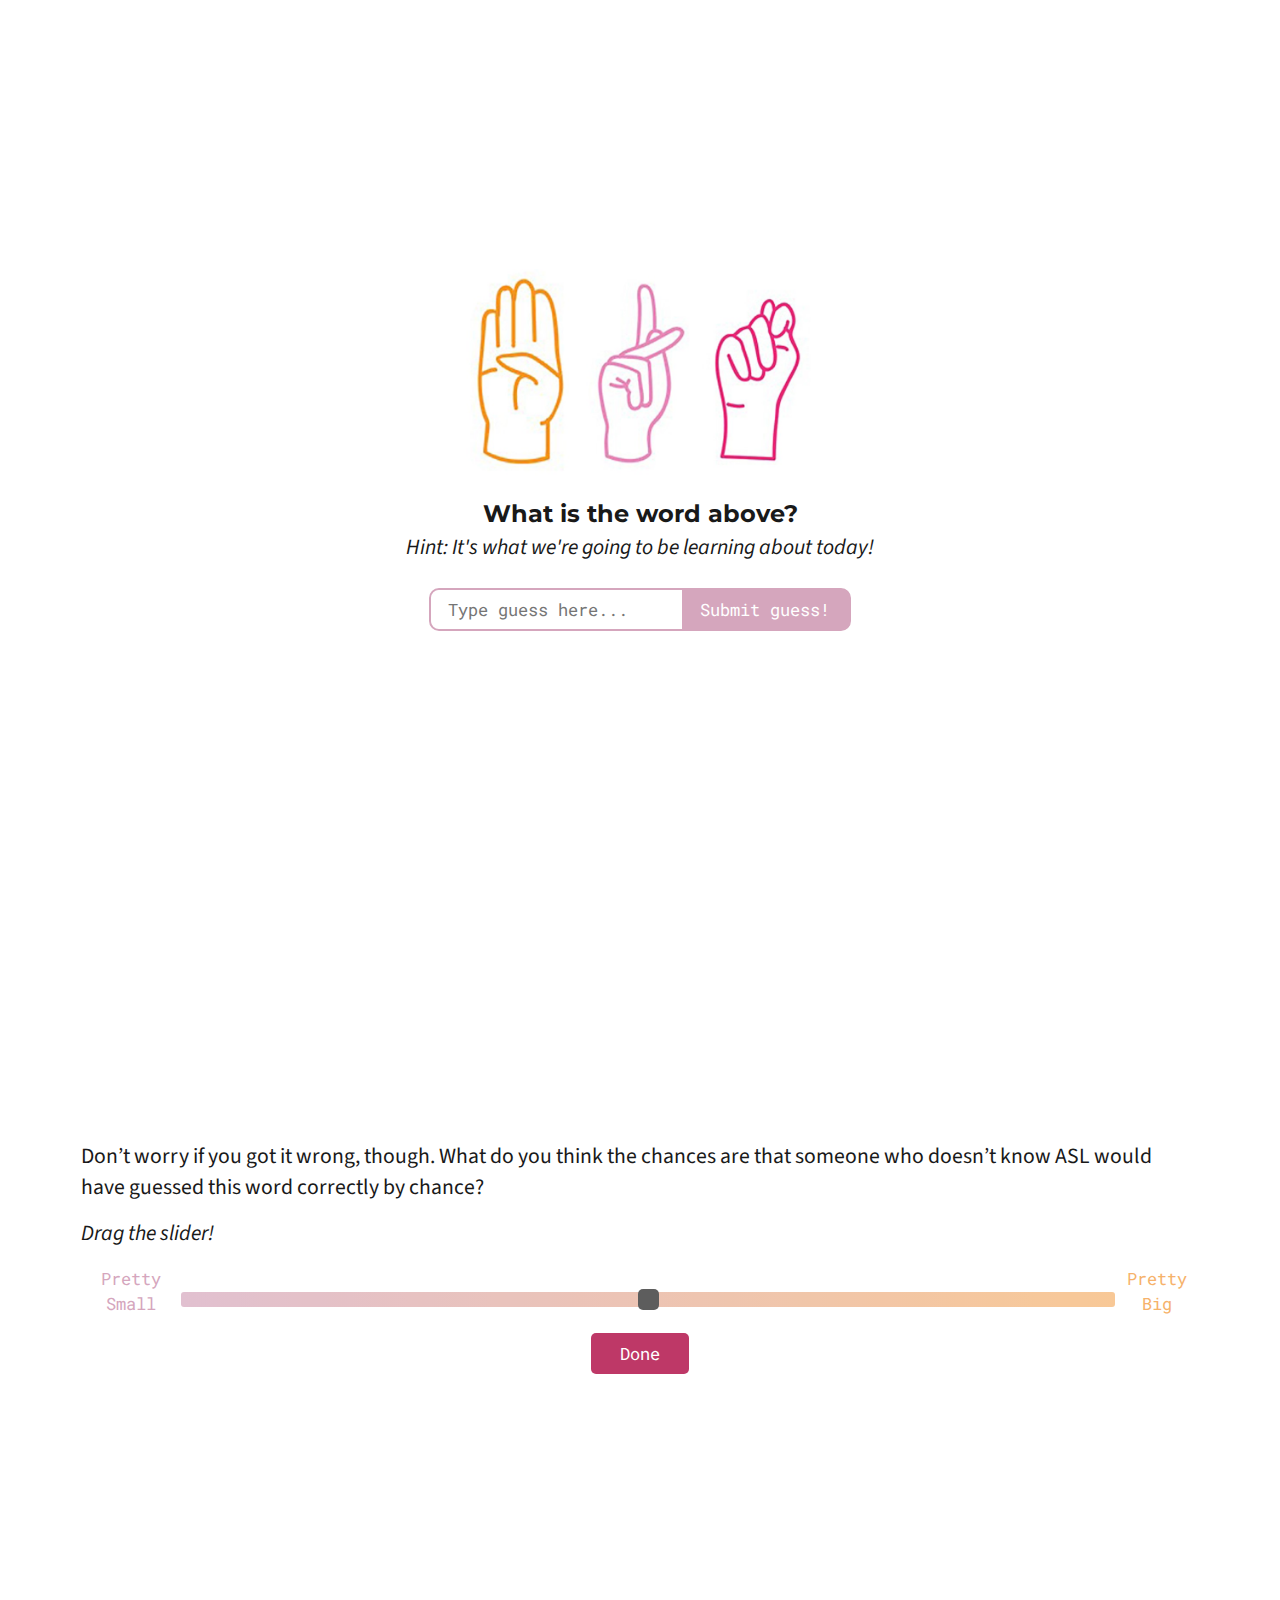
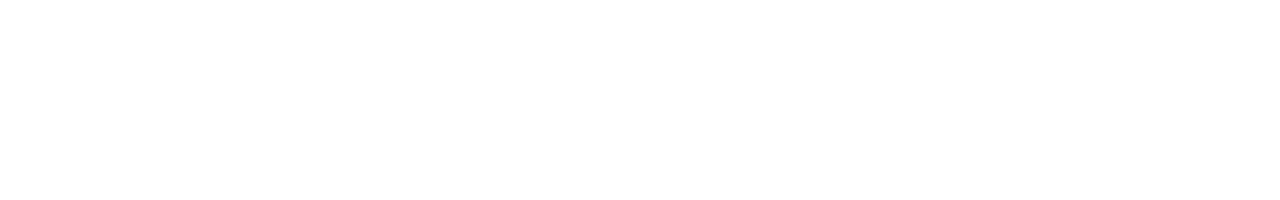
==== index.html @ afb0074c "work on more slides" ====
<!DOCTYPE html>
<html lang="en">
<head>
   <meta charset="utf-8" />
   <meta name="viewport" content="width=device-width, initial-scale=1, minimum-scale=1">
   <meta http-equiv="X-UA-Compatible" content="IE=edge,chrome=1">
   <title>Bayesian Knowledge Tracing</title>
   <meta name="description" content="Explaining Bayesian Knowledge Tracing Using ASL">
   <meta property="og:image" content="img/socimg.png" />
   <link rel="stylesheet" href="css/style.css">
   <link rel="shortcut icon" href="img/icon.png">
   <link rel="stylesheet" href="https://cdnjs.cloudflare.com/ajax/libs/font-awesome/4.7.0/css/font-awesome.min.css">
   <script src="https://ajax.googleapis.com/ajax/libs/jquery/3.5.1/jquery.min.js"></script>
</head>

<!-- Intro/P(guess) -->
<body>
   <!-- Slide 1 -->
   <section id='read-bkt'>
      <div class='content'>
         <div id='bkt-image' title="Guess the word" alt="BKT spelled in American Sign Language">
            <img class="letter-image" src="img/b.jpg" title="Guess the word" alt="The letter B in ASL">
            <img class="letter-image" src="img/k.jpg" title="Guess the word" alt="The letter K in ASL">
            <img class="letter-image" src="img/t.jpg" title="Guess the word" alt="The letter T in ASL">
         </div>
         <h3>What is the word above?</h3>
         <p><em>Hint: It's what we're going to be learning about today!</em></p>
         <form id="q1" class="one-input">
            <input class="text" type="text" id="a1" title="Type guess here..." placeholder="Type guess here..."/>
            <input class="button" id="b1" title="Submit guess!" type="button" value="Submit guess!" link="#intro">
         </form>
      </div>
   </section>
   <!-- Slide 2 -->
   <section id='intro' class='hide'>
      <div class="content">
         <p id="guess" class="output"><b>You guessed:</b> </p>
         <p>
            You may have recognized the hand signals above as <b>American Sign Language (ASL)</b>,
            but chances are, you probably didn’t know what specific letters they were.
            The process of spelling words using hand shapes in ASL is called
            <b>fingerspelling</b>.
         </p>
         <p>
            Ready for the answer? <span id="reveal-bkt" title="Yes!" class="link">Yes!</span>
         </p>
         <div id="bkt-answer" class="hide">
            <div id="bkt-box">
               <div class="letter">
                  <img class="letter-image" src="img/b.jpg" title="B" alt="The letter B in ASL">
                  <div class="letter-text"><p>This is a</p> <h3 class="orange">B</h3></div>
               </div>
               <div class="letter">
                  <img class="letter-image" src="img/k.jpg" title="K" alt="The letter K in ASL">
                  <div class="letter-text"><p>This is a</p> <h3 class="light-pink">K</h3></div>
               </div>
               <div class="letter">
                  <img class="letter-image" src="img/t.jpg" title="T" alt="The letter T in ASL">
                  <div class="letter-text"><p>This is a</p> <h3 class="dark-pink">T</h3></div>
               </div>
            </div>
            <p>This spells <b>BKT</b>, which stands for <b>Bayesian Knowledge Tracing</b>.</p>
         </div>
         <i class="continue hide fa fa-caret-down" title="Continue" aria-hidden="true" link="#guess-slider"></i>
      </div>
   </section>
   <!-- Slide 3 -->
   <section id="guess-slider">
      <div class="content">
         <p>
            Don’t worry if you got it wrong, though. What do you think the chances are that
            someone who doesn’t know ASL would have guessed this word correctly by chance?
         </p>
         <p><i>Drag the slider!</i></p>
         <div class="slider-container">
            <p class="slider-label light-pink">Pretty Small</p>
            <input type="range" min="0.0" max="1.0" value="0.5" step="0.01" class="slider" id="g-slider" />
            <p class="slider-label orange">Pretty Big</p>
         </div>
         <input class="button dark center" id="b2" title="Done" type="button" value="Done">
         <div id="slider-answer" class="hide">
            <p>If you said pretty small, you’d be right.</p>
            <p>
               So what does this have to do with Bayesian Knowledge Tracing? Well, BKT is
               an artificial intelligence algorithm that helps us predict what people know &#8211;
               often students, since BKT is typically used in educational contexts
               (e.g., intelligent tutoring systems).
            </p>
         </div>
      </div>
      <i class="continue hide fa fa-caret-down" title="Continue" aria-hidden="true" link="#guess-info"></i>
   </section>
   <!-- Slide 4 -->
   <section id="guess-info" class="hide">
      <h3>Test!</h3>
   </section>

   <script src="js/script.js"></script>
</body>
</html>
---- css/style.css ----
/* import fonts */
@import url('https://fonts.googleapis.com/css2?family=Montserrat:ital,wght@0,100;0,200;0,300;0,400;0,500;0,600;0,700;0,800;0,900;1,100;1,200;1,300;1,400;1,500;1,600;1,700;1,800;1,900&family=Roboto+Mono:ital,wght@0,100;0,200;0,300;0,400;0,500;0,600;0,700;1,100;1,200;1,300;1,400;1,500;1,600;1,700&family=Source+Sans+Pro:ital,wght@0,200;0,300;0,400;0,600;0,700;0,900;1,200;1,300;1,400;1,600;1,700;1,900&display=swap');

/* colors */
:root {
    --text: rgba(25, 25, 25); /* #191919 */
    --light-text: rgba(54, 54, 54); /* #363636 */
    --dark-pink: rgba(190, 56, 103); /* #BE3867 */
    --darker-pink: rgba(95, 28, 52); /* #5F1C34 */
    --light-pink: rgba(213, 166, 189); /* #D5A6BD */
    --extra-light-pink: rgba(245, 233, 234); /* #F5E9EA */
    --dark-orange: rgba(217, 116, 26); /* #D9741A */
    --orange: rgba(246, 178, 107); /* #F6B26B */
    --light-orange: rgba(253, 236, 218); /* #FDECDA */
}

.dark-pink {
   color: var(--dark-pink);
}

.light-pink {
   color: var(--light-pink);
}

.orange {
   color: var(--orange);
}

/* general stuff */
::-moz-selection {
    background: var(--dark-pink);
    color: white;
}

::selection {
    background: var(--dark-pink);
    color: white;
}

input:-webkit-autofill,
input:-webkit-autofill:hover,
input:-webkit-autofill:focus,
textarea:-webkit-autofill,
textarea:-webkit-autofill:hover,
textarea:-webkit-autofill:focus,
select:-webkit-autofill,
select:-webkit-autofill:hover,
select:-webkit-autofill:focus {
    -webkit-box-shadow: 0 0 0 100px var(--extra-light-pink) inset !important;
    transition: 0.5s;
    -webkit-transition: 0.5s;
}

* {
    margin: 0;
    padding: 0;
    box-sizing: border-box;
}

html {
    scroll-behavior: smooth;
}

body {
    font-size: calc(14px + 0.6vw);
    line-height: calc(28px + 0.8vw);
    font-weight: 400;
    color: var(--text);
    min-height: 100vh;
    overflow-x: hidden;
}

h1, h2, h3, h4, h5 {
  font-family: "Montserrat", sans-serif;
  font-weight: 700;
  text-align: center;
}

h3 {
   font-size: 1.1em;
}

p {
  font-family: "Source Sans Pro", sans-serif;
  line-height: calc(24px + 0.5vw);
  margin-bottom: calc(10px + 0.5vw);
}

a, .link {
    text-decoration: underline;
    color: var(--text);
    transition: color .5s linear, background-color .5s linear, border-color .5s linear;
    cursor: pointer;
}

a:hover, .link:hover {
    color: var(--dark-pink);
}

input, .slider-label {
   font-family: "Roboto Mono", monospace;
   font-size: calc(12px + 0.4vw);
}

input:focus {
   outline: none;
}

/* continue button */
.continue {
    position: absolute;
    bottom: calc(20px + 1vw);
    left: 50%;
    font-size: 2.5em !important;
    z-index: 9999;
    text-decoration: none;
    transition: 0.5s;
    opacity: 0.6;
    cursor: pointer;
}

.continue:hover {
   transform: scale(1.1);
   opacity: 0.8;
}

.continue.hide {
   pointer-events: none;
   transform: scale(0) translateY(-100%) !important;
   height: auto !important;
   min-height: auto !important;
}


/* slides */
.hide {
   visibility: hidden;
   height: 0 !important;
   min-height: 0 !important;
   transform: scale(0);
   opacity: 0;
   padding: 0 !important;
   transition: 0.5s;
}

section {
   width: 100%;
   padding: calc(30px + 4vw);
   height: auto;
   min-height: 100vh;
   transition: 0.5s;
   display: flex;
   justify-content: center;
   align-items: center;
   position: relative;
}

section img {
  width: 100%;
  height: auto;
  margin: auto;
  display: block;
}

/* button */
.button {
   border-style: none;
   width: auto;
   background-color: var(--light-pink);
   color: white;
   border-radius: 5px;
   cursor: pointer;
   transition: 0.5s;
   padding: calc(8px + 0.1vw) calc(24px + 0.4vw);
}

.button.dark {
   background-color: var(--dark-pink);
}

.button.center {
   display: block;
   margin: auto;
}

.button:hover {
   background-color: var(--dark-pink);
   transition: 0.5s;
}

.button.dark:hover {
   background-color: var(--darker-pink);
   letter-spacing: 1px;
}

form.one-input { /* one-field form input */
  height: calc(32px + 0.8vw);
  display: flex;
  margin: auto;
  margin-top: calc(18px + 0.5vw);
  max-width: 500px;
  width: 90%;
  border: 2px solid var(--light-pink);
  border-radius: 10px;
  transition: 0.5s;
}

form .text {
   border-style: none;
}

form .text {
  width: 75%;
  border-top-left-radius: 10px;
  border-bottom-left-radius: 10px;
  border-top-right-radius: 0px;
  border-bottom-right-radius: 0px;
  text-indent: calc(10px + 0.5vw);
}

form .button {
  border-top-left-radius: 0px;
  border-bottom-left-radius: 0px;
  padding: 0;
  width: 50%;
}

.clicked .one-input {
   border: 2px solid var(--text);
}

.clicked .button {
   background-color: var(--text);
}

@media (max-width: 500px) {
   form .text {
      width: 50%;
   }
}

.content .hide {
   height: auto !important;
   min-height: auto !important;
   transform: scale(1) !important;
}

.clicked {
   pointer-events: none;
   opacity: 0.6;
   transition: 0.5s;
}

/* slider */
.slider-container {
   width: 100%;
   display: flex;
   align-items: center;
}

.slider-label {
   text-align: center;
   line-height: calc(20px + 0.4vw);
}

.slider {
   -webkit-appearance: none;
   width: 100%;
   height: calc(12px + 0.2vw);
   background-image: linear-gradient(to right, var(--light-pink), var(--orange));
   border-radius: 3px;
   outline: none;
   opacity: 0.7;
   transition: 0.5s;
}

.slider:hover {
   opacity: 1;
}

.slider::-webkit-slider-thumb {
   -webkit-appearance: none;
   appearance: none;
   width: calc(16px + 0.4vw);
   height: calc(16px + 0.4vw);
   border-radius: 5px;
   outline: none;
   background: var(--text);
   cursor: pointer;
}

.slider::-moz-range-thumb {
   width: calc(16px + 0.4vw);
   height: calc(16px + 0.4vw);
   border-radius: 5px;
   outline: none;
   background: var(--text);
   cursor: pointer;
}

/* INTRO / P(GUESS) */
#read-bkt {
   text-align: center;
}

#bkt-image {
   max-width: 80%;
   display: inline-block;
   column-count: 3;
   column-gap: 0;
}

#bkt-image .letter-image {
   max-width: 120px;
   width: 100%;
}

.output {
   color: var(--dark-orange);
   text-align: center;
   font-style: italic;
   font-family: "Roboto Mono", monospace;
   font-size: calc(12px + 0.4vw);
   border-top: 2px solid var(--dark-orange);
   border-bottom: 2px solid var(--dark-orange);
   padding: calc(8px + 0.2vw);
   margin-bottom: calc(18px + 0.5vw);
}

#bkt-answer {
   transition: 0.5s;
}

#bkt-box {
  display: flex;
  align-items: center;
  justify-content: center;
  position: relative;
  padding-bottom: calc(18px + 0.5vw);
  width: 100%;
  column-gap: calc(10px + 2.5vw);
}

.letter-text {
   text-align: center;
   margin: auto;
}

.letter-text p {
   margin-bottom: 0 !important;
   font-style: italic;
}

.letter {
  display: flex;
  column-gap: calc(12px + 1vw);
  position: relative;
}

.letter .letter-image {
  max-width: 100px;
  width: 80%;
}

@media (max-width: 750px) {
   .letter {
      display: block;
   }
}

#slider-answer {
   padding-top: calc(24px + 0.4vw);
   transition: 0.5s;
}

#slider-answer.hide {
   padding-top: calc(24px + 0.4vw) !important;
}
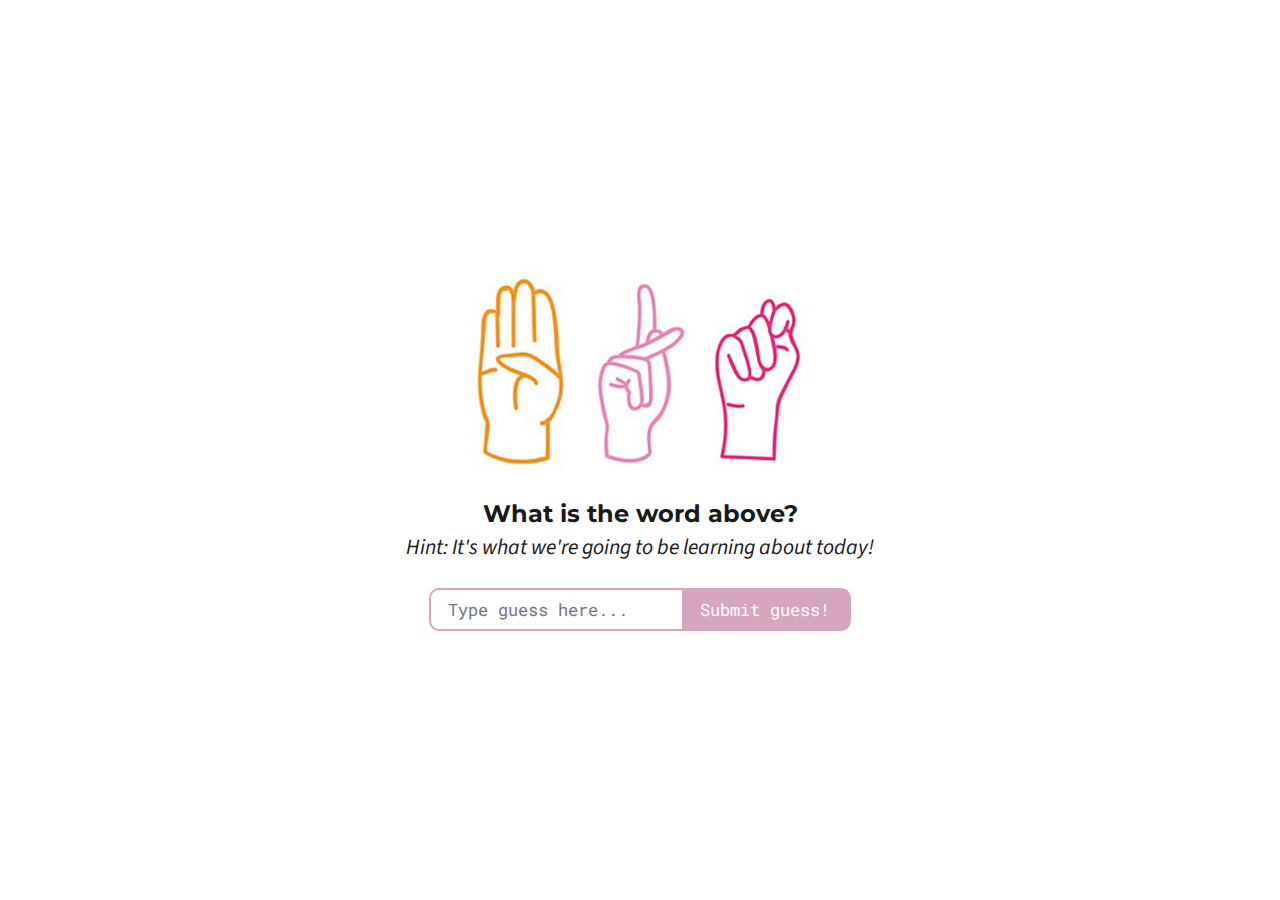
==== commit d5a21b5c: "yay finished first page!" ====
--- a/index.html
+++ b/index.html
@@ -26,7 +26,7 @@
          <h3>What is the word above?</h3>
          <p><em>Hint: It's what we're going to be learning about today!</em></p>
          <form id="q1" class="one-input">
-            <input class="text" type="text" id="a1" title="Type guess here..." placeholder="Type guess here..."/>
+            <input class="text" type="text" id="a1" title="Type guess here..." placeholder="Type guess here..." output="#guess" />
             <input class="button" id="b1" title="Submit guess!" type="button" value="Submit guess!" link="#intro">
          </form>
       </div>
@@ -42,7 +42,7 @@
             <b>fingerspelling</b>.
          </p>
          <p>
-            Ready for the answer? <span id="reveal-bkt" title="Yes!" class="link">Yes!</span>
+            Ready for the answer? <span id="reveal-bkt" title="Yes!" class="link reveal">Yes!</span>
          </p>
          <div id="bkt-answer" class="hide">
             <div id="bkt-box">
@@ -65,34 +65,48 @@
       </div>
    </section>
    <!-- Slide 3 -->
-   <section id="guess-slider">
-      <div class="content">
-         <p>
-            Don’t worry if you got it wrong, though. What do you think the chances are that
-            someone who doesn’t know ASL would have guessed this word correctly by chance?
-         </p>
-         <p><i>Drag the slider!</i></p>
-         <div class="slider-container">
-            <p class="slider-label light-pink">Pretty Small</p>
-            <input type="range" min="0.0" max="1.0" value="0.5" step="0.01" class="slider" id="g-slider" />
-            <p class="slider-label orange">Pretty Big</p>
-         </div>
-         <input class="button dark center" id="b2" title="Done" type="button" value="Done">
-         <div id="slider-answer" class="hide">
-            <p>If you said pretty small, you’d be right.</p>
-            <p>
-               So what does this have to do with Bayesian Knowledge Tracing? Well, BKT is
-               an artificial intelligence algorithm that helps us predict what people know &#8211;
-               often students, since BKT is typically used in educational contexts
-               (e.g., intelligent tutoring systems).
-            </p>
-         </div>
-      </div>
-      <i class="continue hide fa fa-caret-down" title="Continue" aria-hidden="true" link="#guess-info"></i>
+   <section id="guess-slider" class="hide">
+       <div class="content">
+           <p>
+               Don’t worry if you got it wrong, though. What do you think the chances are that
+               someone who doesn’t know ASL would have guessed this word correctly by chance?
+           </p>
+           <div class="slider-all">
+               <p class="slider-top-text"><i>Drag the slider!</i></p>
+               <div class="slider-container">
+                   <p class="slider-label light-pink">Pretty Small</p>
+                   <input type="range" min="0.0" max="1.0" value="0.5" step="0.01" class="slider" id="g-slider" />
+                   <p class="slider-label orange">Pretty Big</p>
+               </div>
+               <input class="button dark center reveal" id="b2" title="Done" type="button" value="Done">
+           </div>
+           <div id="slider-answer" class="hide">
+               <p>If you said pretty small, you’d be right.</p>
+               <p>
+                   So what does this have to do with Bayesian Knowledge Tracing? Well, BKT is
+                   an artificial intelligence algorithm that helps us predict what people know &#8211;
+                   often students, since BKT is typically used in educational contexts
+                   (e.g., intelligent tutoring systems).
+               </p>
+           </div>
+           <i class="continue hide fa fa-caret-down" title="Continue" aria-hidden="true" link="#guess-info"></i>
+       </div>
    </section>
    <!-- Slide 4 -->
-   <section id="guess-info" class="hide">
-      <h3>Test!</h3>
+   <section id="guess-info" class="hide last-slide">
+       <div class="content">
+           <p>
+               Like many algorithms, BKT relies on parameters to compute its output, which in this case is the
+               probability that a student has learned a skill. Each parameter is essentially a probability
+               (i.e., any number between 0 and 1, inclusive).
+           </p>
+           <p>
+               And <i>guess</i> what? You already know about the first parameter, <b>P(guess)</b>, which is the
+               probability that a student will answer correctly despite not knowing a skill.
+           </p>
+       </div>
+
+       <a class="next-page hide" title="Next Page" href="init.html" target="blank">Next <i class="fa fa-long-arrow-right" aria-hidden="true"></i></a>
    </section>
 
    <script src="js/script.js"></script>
--- a/css/style.css
+++ b/css/style.css
@@ -24,6 +24,10 @@
 
 .orange {
    color: var(--orange);
+}
+
+.dark-orange {
+    color: var(--dark-orange);
 }
 
 /* general stuff */
@@ -131,6 +135,27 @@
    min-height: auto !important;
 }
 
+/* next page button */
+.next-page {
+    position: absolute;
+    bottom: calc(20px + 1vw);
+    right: calc(20px + 1vw);
+    z-index: 9999;
+    text-decoration: none;
+    font-family: "Montserrat", sans-serif;
+    font-size: 1.5em;
+    color: var(--dark-pink);
+    transition: 0.5s;
+}
+.next-page:hover {
+    color: var(--darker-pink);
+    transform: translateY(-5px);
+    transition: 0.5s;
+}
+
+.next-page.clicked {
+    color: var(--text);
+}
 
 /* slides */
 .hide {
@@ -205,6 +230,13 @@
   transition: 0.5s;
 }
 
+@media (min-width: 1600px) {
+    form.one-input {
+        max-width: 600px;
+    }
+}
+
+
 form .text {
    border-style: none;
 }
@@ -233,6 +265,7 @@
    background-color: var(--text);
 }
 
+
 @media (max-width: 500px) {
    form .text {
       width: 50%;
@@ -252,6 +285,12 @@
 }
 
 /* slider */
+.slider-top-text {
+   text-align: center;
+   margin-bottom: 0;
+   margin-top: calc(24px + 0.4vw);
+}
+
 .slider-container {
    width: 100%;
    display: flex;
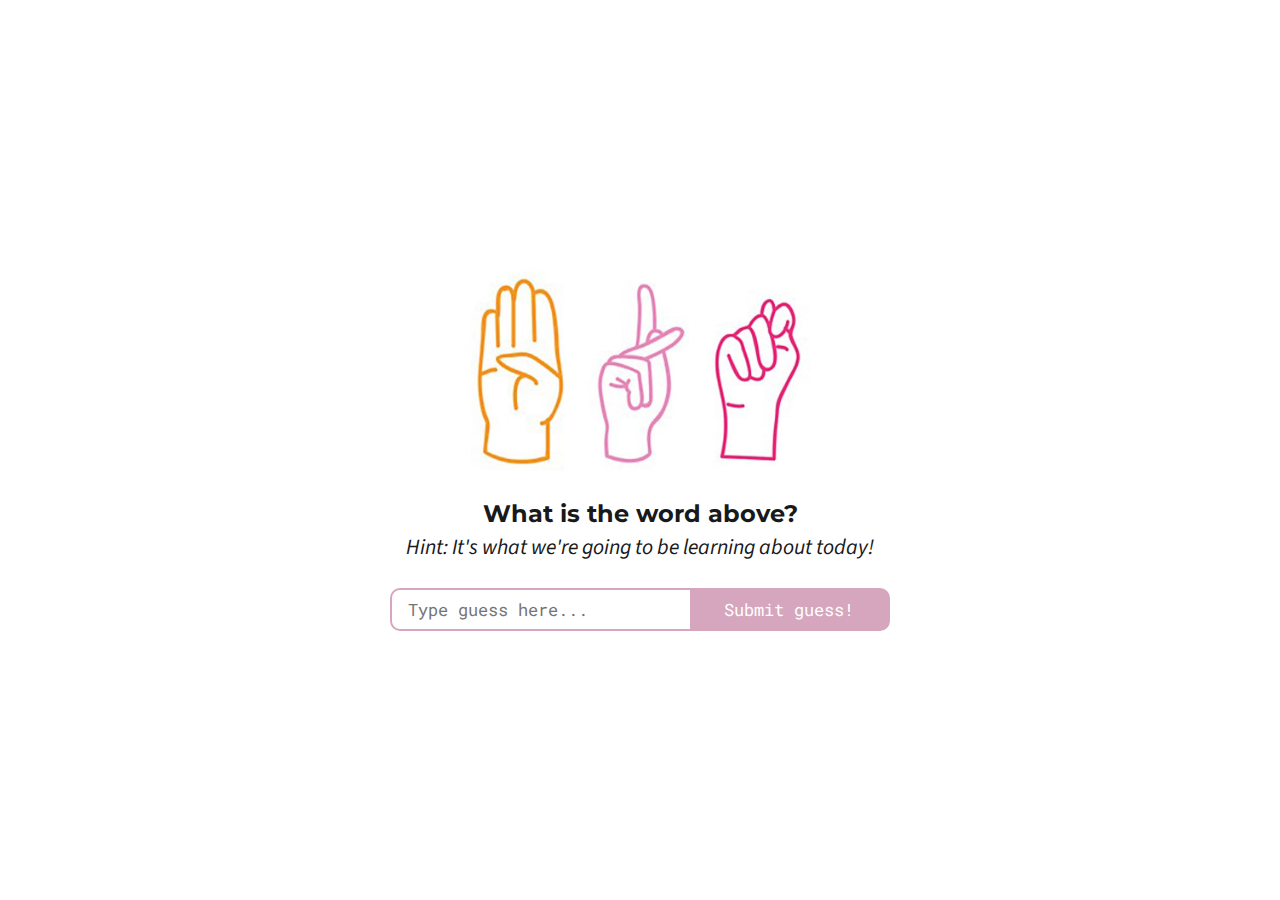
==== commit 9722e5ef: "good progress with p(init)!" ====
--- a/index.html
+++ b/index.html
@@ -1,114 +1,114 @@
 <!DOCTYPE html>
 <html lang="en">
 <head>
-   <meta charset="utf-8" />
-   <meta name="viewport" content="width=device-width, initial-scale=1, minimum-scale=1">
-   <meta http-equiv="X-UA-Compatible" content="IE=edge,chrome=1">
-   <title>Bayesian Knowledge Tracing</title>
-   <meta name="description" content="Explaining Bayesian Knowledge Tracing Using ASL">
-   <meta property="og:image" content="img/socimg.png" />
-   <link rel="stylesheet" href="css/style.css">
-   <link rel="shortcut icon" href="img/icon.png">
-   <link rel="stylesheet" href="https://cdnjs.cloudflare.com/ajax/libs/font-awesome/4.7.0/css/font-awesome.min.css">
-   <script src="https://ajax.googleapis.com/ajax/libs/jquery/3.5.1/jquery.min.js"></script>
+    <meta charset="utf-8" />
+    <meta name="viewport" content="width=device-width, initial-scale=1, minimum-scale=1">
+    <meta http-equiv="X-UA-Compatible" content="IE=edge,chrome=1">
+    <title>Bayesian Knowledge Tracing</title>
+    <meta name="description" content="Explaining Bayesian Knowledge Tracing Using ASL">
+    <meta property="og:image" content="img/socimg.png" />
+    <link rel="stylesheet" href="css/style.css">
+    <link rel="shortcut icon" href="img/icon.png">
+    <link rel="stylesheet" href="https://cdnjs.cloudflare.com/ajax/libs/font-awesome/4.7.0/css/font-awesome.min.css">
+    <script src="https://ajax.googleapis.com/ajax/libs/jquery/3.5.1/jquery.min.js"></script>
 </head>
 
 <!-- Intro/P(guess) -->
 <body>
-   <!-- Slide 1 -->
-   <section id='read-bkt'>
-      <div class='content'>
-         <div id='bkt-image' title="Guess the word" alt="BKT spelled in American Sign Language">
-            <img class="letter-image" src="img/b.jpg" title="Guess the word" alt="The letter B in ASL">
-            <img class="letter-image" src="img/k.jpg" title="Guess the word" alt="The letter K in ASL">
-            <img class="letter-image" src="img/t.jpg" title="Guess the word" alt="The letter T in ASL">
-         </div>
-         <h3>What is the word above?</h3>
-         <p><em>Hint: It's what we're going to be learning about today!</em></p>
-         <form id="q1" class="one-input">
-            <input class="text" type="text" id="a1" title="Type guess here..." placeholder="Type guess here..." output="#guess" />
-            <input class="button" id="b1" title="Submit guess!" type="button" value="Submit guess!" link="#intro">
-         </form>
-      </div>
-   </section>
-   <!-- Slide 2 -->
-   <section id='intro' class='hide'>
-      <div class="content">
-         <p id="guess" class="output"><b>You guessed:</b> </p>
-         <p>
-            You may have recognized the hand signals above as <b>American Sign Language (ASL)</b>,
-            but chances are, you probably didn’t know what specific letters they were.
-            The process of spelling words using hand shapes in ASL is called
-            <b>fingerspelling</b>.
-         </p>
-         <p>
-            Ready for the answer? <span id="reveal-bkt" title="Yes!" class="link reveal">Yes!</span>
-         </p>
-         <div id="bkt-answer" class="hide">
-            <div id="bkt-box">
-               <div class="letter">
-                  <img class="letter-image" src="img/b.jpg" title="B" alt="The letter B in ASL">
-                  <div class="letter-text"><p>This is a</p> <h3 class="orange">B</h3></div>
-               </div>
-               <div class="letter">
-                  <img class="letter-image" src="img/k.jpg" title="K" alt="The letter K in ASL">
-                  <div class="letter-text"><p>This is a</p> <h3 class="light-pink">K</h3></div>
-               </div>
-               <div class="letter">
-                  <img class="letter-image" src="img/t.jpg" title="T" alt="The letter T in ASL">
-                  <div class="letter-text"><p>This is a</p> <h3 class="dark-pink">T</h3></div>
-               </div>
+    <!-- Slide 1 -->
+    <section id='read-bkt' class="quiz">
+        <div class='content'>
+            <div id='bkt-image' class="three-letters" title="Guess the word" alt="BKT spelled in American Sign Language">
+                <img class="letter-image" src="img/b.jpg" title="Guess the word" alt="The letter B in ASL">
+                <img class="letter-image" src="img/k.jpg" title="Guess the word" alt="The letter K in ASL">
+                <img class="letter-image" src="img/t.jpg" title="Guess the word" alt="The letter T in ASL">
             </div>
-            <p>This spells <b>BKT</b>, which stands for <b>Bayesian Knowledge Tracing</b>.</p>
-         </div>
-         <i class="continue hide fa fa-caret-down" title="Continue" aria-hidden="true" link="#guess-slider"></i>
-      </div>
-   </section>
-   <!-- Slide 3 -->
-   <section id="guess-slider" class="hide">
-       <div class="content">
-           <p>
-               Don’t worry if you got it wrong, though. What do you think the chances are that
-               someone who doesn’t know ASL would have guessed this word correctly by chance?
-           </p>
-           <div class="slider-all">
-               <p class="slider-top-text"><i>Drag the slider!</i></p>
-               <div class="slider-container">
-                   <p class="slider-label light-pink">Pretty Small</p>
-                   <input type="range" min="0.0" max="1.0" value="0.5" step="0.01" class="slider" id="g-slider" />
-                   <p class="slider-label orange">Pretty Big</p>
-               </div>
-               <input class="button dark center reveal" id="b2" title="Done" type="button" value="Done">
-           </div>
-           <div id="slider-answer" class="hide">
-               <p>If you said pretty small, you’d be right.</p>
-               <p>
-                   So what does this have to do with Bayesian Knowledge Tracing? Well, BKT is
-                   an artificial intelligence algorithm that helps us predict what people know &#8211;
-                   often students, since BKT is typically used in educational contexts
-                   (e.g., intelligent tutoring systems).
-               </p>
-           </div>
-           <i class="continue hide fa fa-caret-down" title="Continue" aria-hidden="true" link="#guess-info"></i>
-       </div>
-   </section>
-   <!-- Slide 4 -->
-   <section id="guess-info" class="hide last-slide">
-       <div class="content">
-           <p>
-               Like many algorithms, BKT relies on parameters to compute its output, which in this case is the
-               probability that a student has learned a skill. Each parameter is essentially a probability
-               (i.e., any number between 0 and 1, inclusive).
-           </p>
-           <p>
-               And <i>guess</i> what? You already know about the first parameter, <b>P(guess)</b>, which is the
-               probability that a student will answer correctly despite not knowing a skill.
-           </p>
-       </div>
+            <h3>What is the word above?</h3>
+            <p><em>Hint: It's what we're going to be learning about today!</em></p>
+            <form id="q1" class="one-input">
+                <input class="text" type="text" id="a1" title="Type guess here..." placeholder="Type guess here..." output="#guess" />
+                <input class="button" id="b1" title="Submit guess!" type="button" value="Submit guess!" link="#intro">
+            </form>
+        </div>
+    </section>
+    <!-- Slide 2 -->
+    <section id='intro' class='hide'>
+        <div class="content">
+            <p id="guess" class="output"><b>You guessed:</b> </p>
+            <p>
+                You may have recognized the hand signals above as <b>American Sign Language (ASL)</b>,
+                but chances are, you probably didn’t know what specific letters they were.
+                The process of spelling words using hand shapes in ASL is called
+                <b>fingerspelling</b>.
+            </p>
+            <p>
+                Ready for the answer? <span id="reveal-bkt" title="Yes!" class="link reveal">Yes!</span>
+            </p>
+            <div id="bkt-answer" class="hide">
+                <div id="bkt-box" class="letter-box">
+                    <div class="letter">
+                        <img class="letter-image" src="img/b.jpg" title="B" alt="The letter B in ASL">
+                        <div class="letter-text"><p>This is a</p> <h3 class="orange">B</h3></div>
+                    </div>
+                    <div class="letter">
+                        <img class="letter-image" src="img/k.jpg" title="K" alt="The letter K in ASL">
+                        <div class="letter-text"><p>This is a</p> <h3 class="light-pink">K</h3></div>
+                    </div>
+                    <div class="letter">
+                        <img class="letter-image" src="img/t.jpg" title="T" alt="The letter T in ASL">
+                        <div class="letter-text"><p>This is a</p> <h3 class="dark-pink">T</h3></div>
+                    </div>
+                </div>
+                <p>This spells <b>BKT</b>, which stands for <b>Bayesian Knowledge Tracing</b>.</p>
+            </div>
+            <i class="continue hide fa fa-caret-down" title="Continue" aria-hidden="true" link="#guess-slider"></i>
+        </div>
+    </section>
+    <!-- Slide 3 -->
+    <section id="guess-slider" class="hide">
+        <div class="content">
+            <p>
+                Don’t worry if you got it wrong, though. What do you think the chances are that
+                someone who doesn’t know ASL would have guessed this word correctly by chance?
+            </p>
+            <div class="slider-all">
+                <p class="slider-top-text">Drag the slider!</p>
+                <div class="slider-container">
+                    <p class="slider-label light-pink">Pretty Small</p>
+                    <input type="range" min="0.0" max="1.0" value="0.5" step="0.01" class="slider" id="g-slider" />
+                    <p class="slider-label orange">Pretty Big</p>
+                </div>
+                <input class="button dark center reveal" id="b2" title="Done" type="button" value="Done">
+            </div>
+            <div id="slider-answer" class="hide">
+                <p>If you said pretty small, you’d be right.</p>
+                <p>
+                    So what does this have to do with Bayesian Knowledge Tracing? Well, BKT is
+                    an artificial intelligence algorithm that helps us predict what people know &#8211;
+                    often students, since BKT is typically used in educational contexts
+                    (e.g., intelligent tutoring systems).
+                </p>
+            </div>
+            <i class="continue hide fa fa-caret-down" title="Continue" aria-hidden="true" link="#guess-info"></i>
+        </div>
+    </section>
+    <!-- Slide 4 -->
+    <section id="guess-info" class="hide last-slide">
+        <div class="content">
+            <p>
+                Like many algorithms, BKT relies on parameters to compute its output, which in this case is the
+                probability that a student has learned a skill. Each parameter is essentially a probability
+                (i.e., any number between 0 and 1, inclusive).
+            </p>
+            <p>
+                And <i>guess</i> what? You already know about the first parameter, <b>P(guess)</b>, which is the
+                probability that a student will answer correctly despite not knowing a skill.
+            </p>
+        </div>
 
-       <a class="next-page hide" title="Next Page" href="init.html" target="blank">Next <i class="fa fa-long-arrow-right" aria-hidden="true"></i></a>
-   </section>
+        <a class="next-page hide" title="Next Page" href="init.html" target="blank">Next <i class="fa fa-long-arrow-right" aria-hidden="true"></i></a>
+    </section>
 
-   <script src="js/script.js"></script>
+    <script src="js/script.js"></script>
 </body>
 </html>
--- a/css/style.css
+++ b/css/style.css
@@ -4,7 +4,7 @@
 /* colors */
 :root {
     --text: rgba(25, 25, 25); /* #191919 */
-    --light-text: rgba(54, 54, 54); /* #363636 */
+    --light-text: rgba(89, 89, 89); /* #595959 */
     --dark-pink: rgba(190, 56, 103); /* #BE3867 */
     --darker-pink: rgba(95, 28, 52); /* #5F1C34 */
     --light-pink: rgba(213, 166, 189); /* #D5A6BD */
@@ -12,22 +12,37 @@
     --dark-orange: rgba(217, 116, 26); /* #D9741A */
     --orange: rgba(246, 178, 107); /* #F6B26B */
     --light-orange: rgba(253, 236, 218); /* #FDECDA */
+    --red: rgba(204, 65, 37); /* #CC4125 */
+    --yellow: rgba(255, 217, 102); /* #FFD966 */
+    --dark-green: rgba(77, 133, 124); /* #4D857C */
 }
 
 .dark-pink {
-   color: var(--dark-pink);
+    color: var(--dark-pink);
 }
 
 .light-pink {
-   color: var(--light-pink);
+    color: var(--light-pink);
 }
 
 .orange {
-   color: var(--orange);
+    color: var(--orange);
 }
 
 .dark-orange {
     color: var(--dark-orange);
+}
+
+.red {
+    color: var(--red);
+}
+
+.yellow {
+    color: var(--yellow);
+}
+
+.dark-green {
+    color: var(--dark-green);
 }
 
 /* general stuff */
@@ -75,19 +90,23 @@
 }
 
 h1, h2, h3, h4, h5 {
-  font-family: "Montserrat", sans-serif;
-  font-weight: 700;
-  text-align: center;
+    font-family: "Montserrat", sans-serif;
+    font-weight: 700;
+    text-align: center;
 }
 
 h3 {
-   font-size: 1.1em;
+    font-size: 1.1em;
 }
 
 p {
-  font-family: "Source Sans Pro", sans-serif;
-  line-height: calc(24px + 0.5vw);
-  margin-bottom: calc(10px + 0.5vw);
+    font-family: "Source Sans Pro", sans-serif;
+    line-height: calc(24px + 0.5vw);
+    margin-bottom: calc(10px + 0.5vw);
+}
+
+p.center {
+    text-align: center;
 }
 
 a, .link {
@@ -102,12 +121,12 @@
 }
 
 input, .slider-label {
-   font-family: "Roboto Mono", monospace;
-   font-size: calc(12px + 0.4vw);
+    font-family: "Roboto Mono", monospace;
+    font-size: calc(12px + 0.4vw);
 }
 
 input:focus {
-   outline: none;
+    outline: none;
 }
 
 /* continue button */
@@ -124,15 +143,15 @@
 }
 
 .continue:hover {
-   transform: scale(1.1);
-   opacity: 0.8;
+    transform: scale(1.1);
+    opacity: 0.8;
 }
 
 .continue.hide {
-   pointer-events: none;
-   transform: scale(0) translateY(-100%) !important;
-   height: auto !important;
-   min-height: auto !important;
+    pointer-events: none;
+    transform: scale(0) translateY(-100%) !important;
+    height: auto !important;
+    min-height: auto !important;
 }
 
 /* next page button */
@@ -147,9 +166,10 @@
     color: var(--dark-pink);
     transition: 0.5s;
 }
+
 .next-page:hover {
     color: var(--darker-pink);
-    transform: translateY(-5px);
+    transform: translateX(-5px);
     transition: 0.5s;
 }
 
@@ -159,75 +179,76 @@
 
 /* slides */
 .hide {
-   visibility: hidden;
-   height: 0 !important;
-   min-height: 0 !important;
-   transform: scale(0);
-   opacity: 0;
-   padding: 0 !important;
-   transition: 0.5s;
+    visibility: hidden;
+    height: 0 !important;
+    min-height: 0 !important;
+    transform: scale(0);
+    opacity: 0;
+    padding: 0 !important;
+    transition: 0.5s;
 }
 
 section {
-   width: 100%;
-   padding: calc(30px + 4vw);
-   height: auto;
-   min-height: 100vh;
-   transition: 0.5s;
-   display: flex;
-   justify-content: center;
-   align-items: center;
-   position: relative;
+    width: 100%;
+    padding: calc(30px + 4vw);
+    height: auto;
+    min-height: 100vh;
+    transition: 0.5s;
+    display: flex;
+    justify-content: center;
+    align-items: center;
+    position: relative;
 }
 
 section img {
-  width: 100%;
-  height: auto;
-  margin: auto;
-  display: block;
+    width: 100%;
+    height: auto;
+    margin: auto;
+    display: block;
 }
 
 /* button */
 .button {
-   border-style: none;
-   width: auto;
-   background-color: var(--light-pink);
-   color: white;
-   border-radius: 5px;
-   cursor: pointer;
-   transition: 0.5s;
-   padding: calc(8px + 0.1vw) calc(24px + 0.4vw);
+    border-style: none;
+    width: auto;
+    background-color: var(--light-pink);
+    color: white;
+    border-radius: 5px;
+    cursor: pointer;
+    transition: 0.5s;
+    padding: calc(8px + 0.1vw) calc(24px + 0.4vw);
 }
 
 .button.dark {
-   background-color: var(--dark-pink);
+    background-color: var(--dark-pink);
 }
 
 .button.center {
-   display: block;
-   margin: auto;
+    display: block;
+    margin: auto;
 }
 
 .button:hover {
-   background-color: var(--dark-pink);
-   transition: 0.5s;
+    background-color: var(--dark-pink);
+    transition: 0.5s;
 }
 
 .button.dark:hover {
-   background-color: var(--darker-pink);
-   letter-spacing: 1px;
-}
-
-form.one-input { /* one-field form input */
-  height: calc(32px + 0.8vw);
-  display: flex;
-  margin: auto;
-  margin-top: calc(18px + 0.5vw);
-  max-width: 500px;
-  width: 90%;
-  border: 2px solid var(--light-pink);
-  border-radius: 10px;
-  transition: 0.5s;
+    background-color: var(--darker-pink);
+    letter-spacing: 1px;
+}
+
+/* one-field form input */
+form.one-input {
+    height: calc(32px + 0.8vw);
+    display: flex;
+    margin: auto;
+    margin-top: calc(18px + 0.5vw);
+    max-width: 500px;
+    width: 90%;
+    border: 2px solid var(--light-pink);
+    border-radius: 10px;
+    transition: 0.5s;
 }
 
 @media (min-width: 1600px) {
@@ -236,182 +257,261 @@
     }
 }
 
-
 form .text {
-   border-style: none;
+    border-style: none;
 }
 
 form .text {
-  width: 75%;
-  border-top-left-radius: 10px;
-  border-bottom-left-radius: 10px;
-  border-top-right-radius: 0px;
-  border-bottom-right-radius: 0px;
-  text-indent: calc(10px + 0.5vw);
+    width: 75%;
+    border-top-left-radius: 10px;
+    border-bottom-left-radius: 10px;
+    border-top-right-radius: 0px;
+    border-bottom-right-radius: 0px;
+    text-indent: calc(10px + 0.5vw);
 }
 
 form .button {
-  border-top-left-radius: 0px;
-  border-bottom-left-radius: 0px;
-  padding: 0;
-  width: 50%;
+    border-top-left-radius: 0px;
+    border-bottom-left-radius: 0px;
+    padding: 0;
+    width: 50%;
 }
 
 .clicked .one-input {
-   border: 2px solid var(--text);
+    border: 2px solid var(--text);
 }
 
 .clicked .button {
-   background-color: var(--text);
+    background-color: var(--text);
 }
 
 
 @media (max-width: 500px) {
-   form .text {
-      width: 50%;
-   }
+    form .text {
+        width: 50%;
+    }
+}
+
+.output {
+    color: var(--dark-orange);
+    text-align: center;
+    font-style: italic;
+    font-family: "Roboto Mono", monospace;
+    font-size: calc(12px + 0.4vw);
+    border-top: 2px solid var(--dark-orange);
+    border-bottom: 2px solid var(--dark-orange);
+    padding: calc(8px + 0.2vw);
+    margin-bottom: calc(18px + 0.5vw);
 }
 
 .content .hide {
-   height: auto !important;
-   min-height: auto !important;
-   transform: scale(1) !important;
+    height: auto !important;
+    min-height: auto !important;
+    transform: scale(1) !important;
 }
 
 .clicked {
-   pointer-events: none;
-   opacity: 0.6;
-   transition: 0.5s;
+    pointer-events: none;
+    opacity: 0.6;
+    transition: 0.5s;
 }
 
 /* slider */
-.slider-top-text {
-   text-align: center;
-   margin-bottom: 0;
-   margin-top: calc(24px + 0.4vw);
+.slider-top-text, .button-top-text {
+    text-align: center;
+    margin-bottom: 0;
+    margin-top: calc(24px + 0.4vw);
+    font-style: italic;
+    color: var(--light-text);
 }
 
 .slider-container {
-   width: 100%;
-   display: flex;
-   align-items: center;
+    width: 100%;
+    display: flex;
+    align-items: center;
 }
 
 .slider-label {
-   text-align: center;
-   line-height: calc(20px + 0.4vw);
+    text-align: center;
+    line-height: calc(20px + 0.4vw);
 }
 
 .slider {
-   -webkit-appearance: none;
-   width: 100%;
-   height: calc(12px + 0.2vw);
-   background-image: linear-gradient(to right, var(--light-pink), var(--orange));
-   border-radius: 3px;
-   outline: none;
-   opacity: 0.7;
-   transition: 0.5s;
+    -webkit-appearance: none;
+    width: 100%;
+    height: calc(12px + 0.2vw);
+    background-image: linear-gradient(to right, var(--light-pink), var(--orange));
+    border-radius: 3px;
+    outline: none;
+    opacity: 0.7;
+    transition: 0.5s;
 }
 
 .slider:hover {
-   opacity: 1;
+    opacity: 1;
 }
 
 .slider::-webkit-slider-thumb {
-   -webkit-appearance: none;
-   appearance: none;
-   width: calc(16px + 0.4vw);
-   height: calc(16px + 0.4vw);
-   border-radius: 5px;
-   outline: none;
-   background: var(--text);
-   cursor: pointer;
+    -webkit-appearance: none;
+    appearance: none;
+    width: calc(16px + 0.4vw);
+    height: calc(16px + 0.4vw);
+    border-radius: 5px;
+    outline: none;
+    background: var(--text);
+    cursor: pointer;
 }
 
 .slider::-moz-range-thumb {
-   width: calc(16px + 0.4vw);
-   height: calc(16px + 0.4vw);
-   border-radius: 5px;
-   outline: none;
-   background: var(--text);
-   cursor: pointer;
+    width: calc(16px + 0.4vw);
+    height: calc(16px + 0.4vw);
+    border-radius: 5px;
+    outline: none;
+    background: var(--text);
+    cursor: pointer;
+}
+
+/* button question */
+.button-container {
+    padding-bottom: calc(18px + 0.5vw);
+}
+
+.buttons {
+    padding-top: calc(12px + 0.2vw);
+    width: 100%;
+    display: flex;
+    column-gap: calc(16px + 0.6vw);
+    row-gap: calc(10px + 0.2vw);
+    justify-content: center;
+}
+
+.buttons .button {
+    background-color: white;
+    border: 2px solid var(--light-pink);
+    color: var(--light-pink);
+}
+
+.buttons .button.selected {
+    background-color: var(--text) !important;
+    color: white !important;
+    border: 2px solid var(--text) !important;
+}
+
+.buttons .button:nth-child(3n+2) {
+    border: 2px solid var(--dark-pink);
+    color: var(--dark-pink);
+}
+
+.buttons .button:nth-child(3n+3) {
+    border: 2px solid var(--orange);
+    color: var(--orange);
+}
+
+.buttons .button:hover {
+    background-color: var(--light-pink);
+    color: white;
+}
+
+.buttons .button:hover:nth-child(3n+2) {
+    background-color: var(--dark-pink);
+}
+
+.buttons .button:hover:nth-child(3n+3) {
+    background-color: var(--orange);
+}
+
+@media (max-width: 600px) {
+    .buttons {
+        display: grid;
+    }
 }
 
 /* INTRO / P(GUESS) */
-#read-bkt {
-   text-align: center;
-}
-
-#bkt-image {
-   max-width: 80%;
-   display: inline-block;
-   column-count: 3;
-   column-gap: 0;
-}
-
-#bkt-image .letter-image {
-   max-width: 120px;
-   width: 100%;
-}
-
-.output {
-   color: var(--dark-orange);
-   text-align: center;
-   font-style: italic;
-   font-family: "Roboto Mono", monospace;
-   font-size: calc(12px + 0.4vw);
-   border-top: 2px solid var(--dark-orange);
-   border-bottom: 2px solid var(--dark-orange);
-   padding: calc(8px + 0.2vw);
-   margin-bottom: calc(18px + 0.5vw);
+.quiz .content {
+    width: 100%;
+}
+
+.quiz {
+    text-align: center;
+}
+
+.three-letters {
+    max-width: 80%;
+    display: inline-block;
+    column-count: 3;
+    column-gap: 0;
+}
+
+.three-letters .letter-image {
+    max-width: 120px;
+    width: 100%;
 }
 
 #bkt-answer {
-   transition: 0.5s;
-}
-
-#bkt-box {
-  display: flex;
-  align-items: center;
-  justify-content: center;
-  position: relative;
-  padding-bottom: calc(18px + 0.5vw);
-  width: 100%;
-  column-gap: calc(10px + 2.5vw);
+    transition: 0.5s;
+}
+
+.letter-box {
+    display: flex;
+    align-items: center;
+    justify-content: center;
+    position: relative;
+    padding-bottom: calc(18px + 0.5vw);
+    width: 100%;
+    column-gap: calc(10px + 2.5vw);
 }
 
 .letter-text {
-   text-align: center;
-   margin: auto;
+    text-align: center;
+    margin: auto;
 }
 
 .letter-text p {
-   margin-bottom: 0 !important;
-   font-style: italic;
+    margin-bottom: 0 !important;
+    font-style: italic;
 }
 
 .letter {
-  display: flex;
-  column-gap: calc(12px + 1vw);
-  position: relative;
+    display: flex;
+    column-gap: calc(12px + 1vw);
+    position: relative;
 }
 
 .letter .letter-image {
-  max-width: 100px;
-  width: 80%;
+    max-width: 100px;
+    width: 80%;
 }
 
 @media (max-width: 750px) {
-   .letter {
-      display: block;
-   }
+    .letter {
+        display: block;
+    }
 }
 
 #slider-answer {
-   padding-top: calc(24px + 0.4vw);
-   transition: 0.5s;
+    padding-top: calc(24px + 0.4vw);
+    transition: 0.5s;
 }
 
 #slider-answer.hide {
-   padding-top: calc(24px + 0.4vw) !important;
-}
+    padding-top: calc(24px + 0.4vw) !important;
+}
+
+/* P(INIT) */
+.reveal-text {
+    transition: 0.5s;
+}
+
+#cat-img {
+    max-width: 300px;
+}
+
+.answer {
+    font-family: 'Montserrat';
+    margin-bottom: calc(18px + 1vw);
+    letter-spacing: 1px;
+}
+
+.init-ans {
+    transition: 0.5s;
+}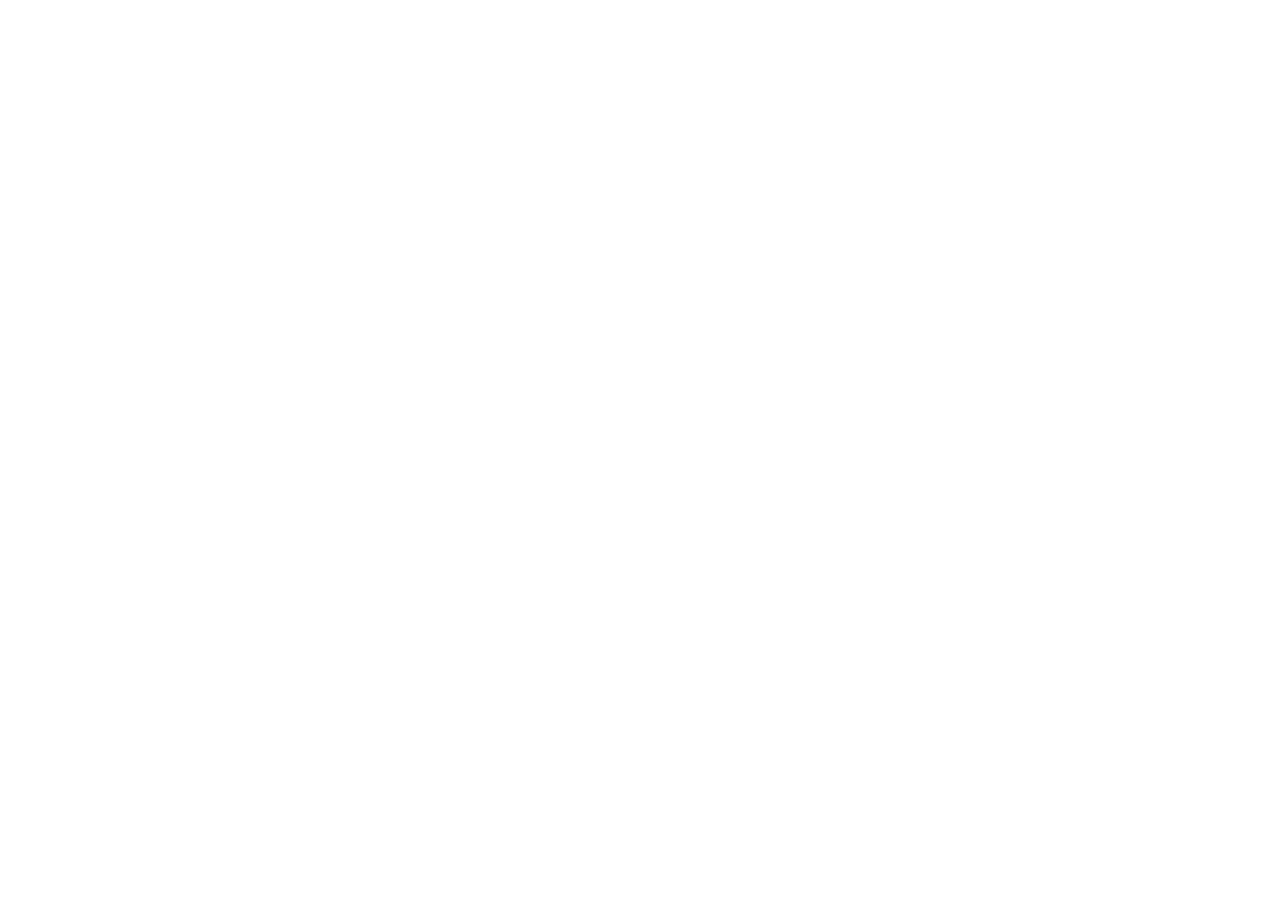
==== commit 1dcbf3bd: "more work on init" ====
--- a/index.html
+++ b/index.html
@@ -106,7 +106,7 @@
             </p>
         </div>
 
-        <a class="next-page hide" title="Next Page" href="init.html" target="blank">Next <i class="fa fa-long-arrow-right" aria-hidden="true"></i></a>
+        <a class="next-page hide" title="Next Page" href="init.html" target="_blank">Next <i class="fa fa-long-arrow-right" aria-hidden="true"></i></a>
     </section>
 
     <script src="js/script.js"></script>
--- a/css/style.css
+++ b/css/style.css
@@ -70,6 +70,19 @@
     -webkit-transition: 0.5s;
 }
 
+.js-loading *,
+.js-loading *:before,
+.js-loading *:after {
+    animation-play-state: paused !important;
+}
+
+@keyframes fadeInActivate {
+    to {
+        opacity: 1;
+        pointer-events: auto;
+    }
+}
+
 * {
     margin: 0;
     padding: 0;
@@ -81,6 +94,9 @@
 }
 
 body {
+    opacity: 0;
+    pointer-events: none;
+    animation: fadeInActivate 1.5s ease forwards;
     font-size: calc(14px + 0.6vw);
     line-height: calc(28px + 0.8vw);
     font-weight: 400;
@@ -514,4 +530,13 @@
 
 .init-ans {
     transition: 0.5s;
-}+}
+
+.emphasis {
+    font-weight: 700;
+    letter-spacing: calc(2px + 0.2vw);
+    color: var(--dark-orange);
+    font-style: italic;
+}
+
+/* mastery bar */